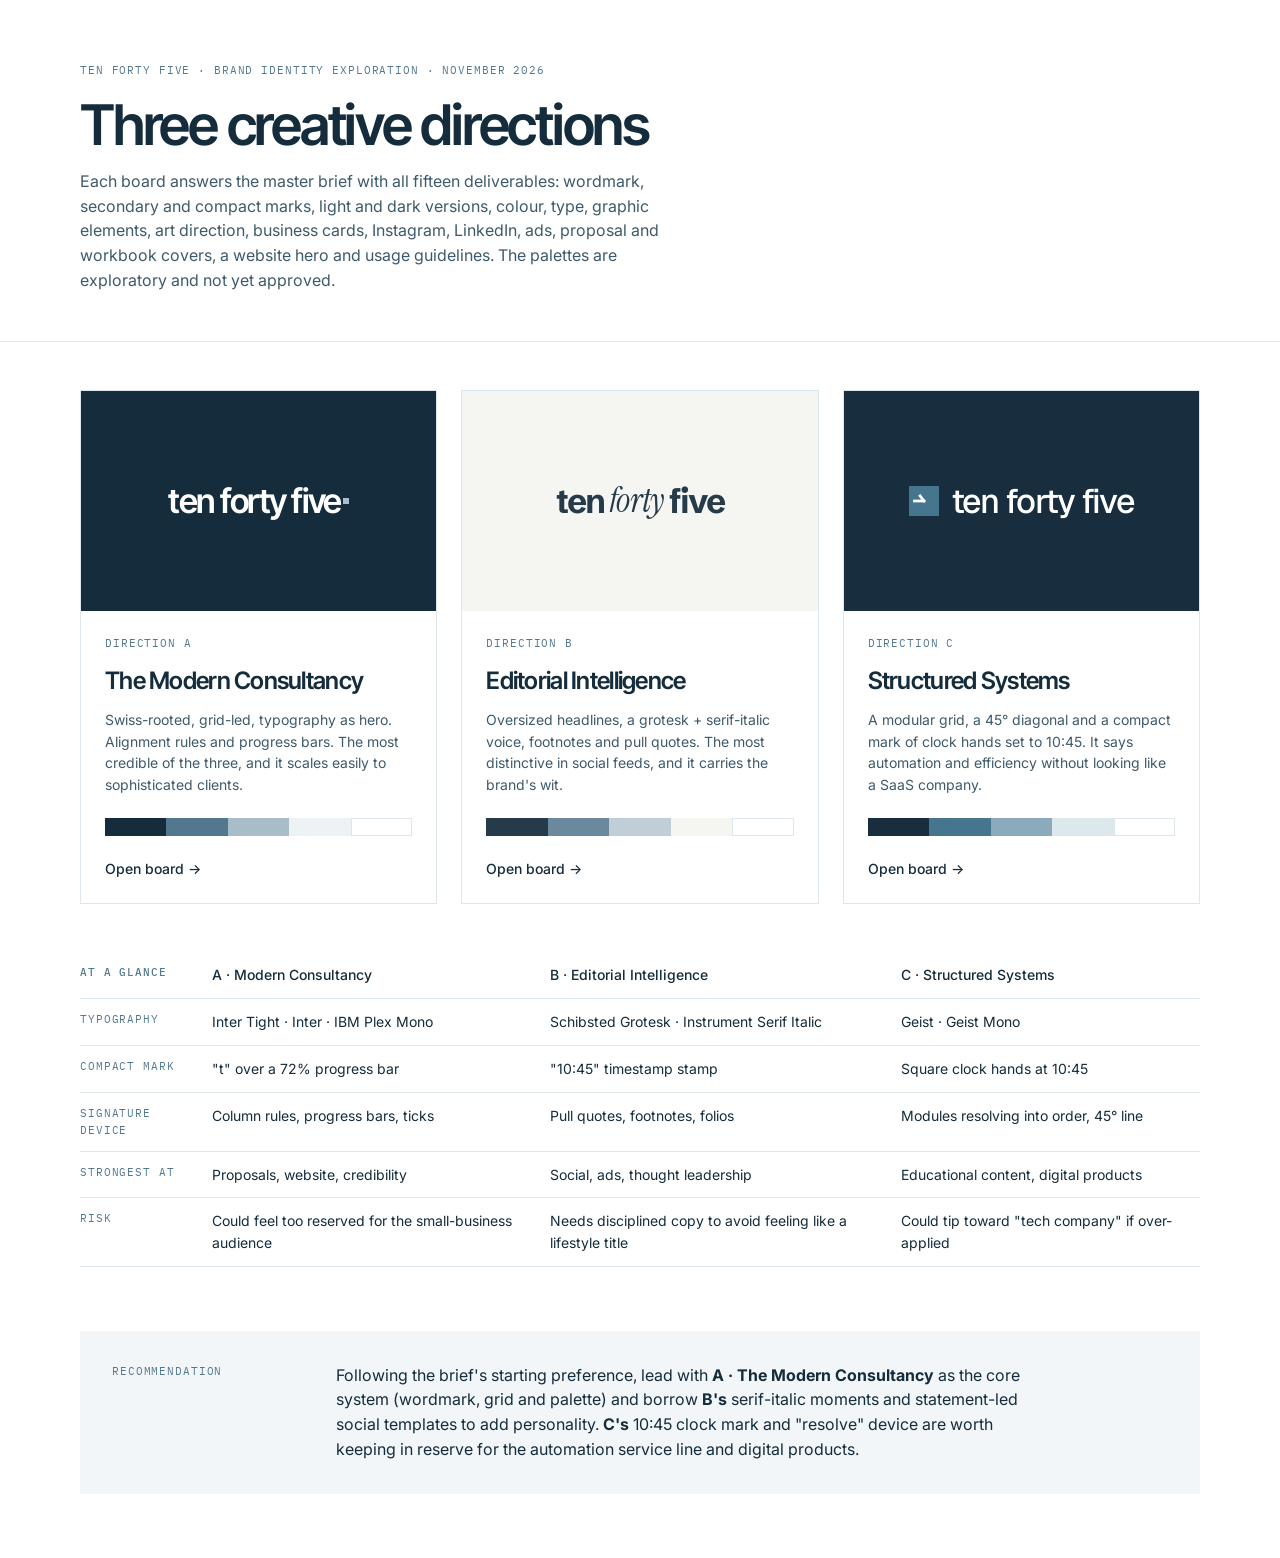
==== brand-mockups/index.html @ 174607bc "Add three brand identity mockup boards for ten forty five Directions A (Modern Consultancy), B (Edit" ====
<!doctype html>
<html lang="en">
<head>
<meta charset="utf-8">
<meta name="viewport" content="width=device-width, initial-scale=1">
<title>Ten Forty Five Directions</title>
<link rel="preconnect" href="https://fonts.googleapis.com">
<link rel="preconnect" href="https://fonts.gstatic.com" crossorigin>
<link href="https://fonts.googleapis.com/css2?family=Inter+Tight:wght@500;600&family=Inter:wght@400;500&family=Schibsted+Grotesk:wght@700&family=Instrument+Serif:ital@0;1&family=Geist:wght@500&family=IBM+Plex+Mono&display=swap" rel="stylesheet">
<style>
:root{--ink:#142C3B;--muted:#52788F;--line:#DDE6EC;--bg:#FFFFFF;--panel:#F3F6F8}
*{box-sizing:border-box;margin:0;padding:0}
body{background:var(--bg);color:var(--ink);font-family:Inter,system-ui,sans-serif;line-height:1.55;-webkit-font-smoothing:antialiased}
.wrap{max-width:1200px;margin:0 auto;padding:0 40px}
.mono{font-family:"IBM Plex Mono",monospace;font-size:11px;letter-spacing:.08em;text-transform:uppercase;color:var(--muted)}
header{padding:56px 0 48px;border-bottom:1px solid var(--line)}
header h1{font-family:"Inter Tight";font-weight:600;font-size:56px;letter-spacing:-.04em;line-height:1;margin:16px 0}
header p{max-width:62ch;color:#3e5a6b}
.dirs{display:grid;grid-template-columns:repeat(3,1fr);gap:24px;padding:48px 0}
a.dir{display:flex;flex-direction:column;text-decoration:none;color:inherit;border:1px solid var(--line);transition:border-color .2s,transform .2s}
a.dir:hover{border-color:var(--muted);transform:translateY(-2px)}
.sw{height:220px;display:flex;align-items:center;justify-content:center;padding:24px;font-size:34px;color:#fff;text-align:center;line-height:1}
.info{padding:24px;display:flex;flex-direction:column;gap:10px;flex:1}
.info h2{font-family:"Inter Tight";font-weight:600;font-size:24px;letter-spacing:-.03em}
.info p{font-size:14px;color:#3e5a6b}
.chips{display:flex;margin-top:auto;padding-top:12px}
.chips i{flex:1;height:18px}
.go{font-weight:500;font-size:14px;margin-top:12px}
.rec{background:var(--panel);padding:32px;margin-bottom:64px;display:grid;grid-template-columns:200px 1fr;gap:24px}
.rec p{max-width:70ch}
table{width:100%;border-collapse:collapse;margin-bottom:64px;font-size:14px}
th,td{text-align:left;padding:12px 12px 12px 0;border-bottom:1px solid var(--line);vertical-align:top}
th{font-weight:500}
@media (max-width:900px){.wrap{padding:0 16px}.dirs,.rec{grid-template-columns:1fr}header h1{font-size:38px}.tbl{overflow-x:auto}}
</style>
</head>
<body>
<header><div class="wrap">
  <span class="mono">ten forty five · Brand identity exploration · November 2026</span>
  <h1>Three creative directions</h1>
  <p>Each board answers the master brief with all fifteen deliverables: wordmark, secondary and compact marks, light and dark versions, colour, type, graphic elements, art direction, business cards, Instagram, LinkedIn, ads, proposal and workbook covers, a website hero and usage guidelines. The palettes are exploratory and not yet approved.</p>
</div></header>

<main class="wrap">
  <div class="dirs">
    <a class="dir" href="a-modern-consultancy.html">
      <div class="sw" style="background:#142C3B;font-family:'Inter Tight';font-weight:600;letter-spacing:-.045em">ten forty five<span style="display:inline-block;width:6px;height:6px;background:#A9BDC9;margin-left:2px"></span></div>
      <div class="info"><span class="mono">Direction A</span><h2>The Modern Consultancy</h2><p>Swiss-rooted, grid-led, typography as hero. Alignment rules and progress bars. The most credible of the three, and it scales easily to sophisticated clients.</p>
        <div class="chips"><i style="background:#142C3B"></i><i style="background:#52788F"></i><i style="background:#A9BDC9"></i><i style="background:#EDF2F5"></i><i style="background:#fff;outline:1px solid #DDE6EC;outline-offset:-1px"></i></div><span class="go">Open board →</span></div>
    </a>
    <a class="dir" href="b-editorial-intelligence.html">
      <div class="sw" style="background:#F5F5F2;color:#263B49;font-family:'Schibsted Grotesk';font-weight:700;letter-spacing:-.055em">ten&nbsp;<span style="font-family:'Instrument Serif';font-style:italic;font-weight:400;letter-spacing:-.02em">forty</span>&nbsp;five</div>
      <div class="info"><span class="mono">Direction B</span><h2>Editorial Intelligence</h2><p>Oversized headlines, a grotesk + serif-italic voice, footnotes and pull quotes. The most distinctive in social feeds, and it carries the brand's wit.</p>
        <div class="chips"><i style="background:#263B49"></i><i style="background:#6B899E"></i><i style="background:#BFCED7"></i><i style="background:#F5F5F2"></i><i style="background:#fff;outline:1px solid #DDE6EC;outline-offset:-1px"></i></div><span class="go">Open board →</span></div>
    </a>
    <a class="dir" href="c-structured-systems.html">
      <div class="sw" style="background:#182D3D;font-family:Geist;font-weight:500;letter-spacing:-.05em;gap:12px"><svg width="30" height="30" viewBox="0 0 100 100" aria-hidden="true"><rect width="100" height="100" fill="#46758E"/><g stroke="#fff" stroke-width="9" stroke-linecap="square"><line x1="50" y1="50" x2="18" y2="50"/><line x1="50" y1="50" x2="37" y2="33"/></g></svg>ten forty five</div>
      <div class="info"><span class="mono">Direction C</span><h2>Structured Systems</h2><p>A modular grid, a 45° diagonal and a compact mark of clock hands set to 10:45. It says automation and efficiency without looking like a SaaS company.</p>
        <div class="chips"><i style="background:#182D3D"></i><i style="background:#46758E"></i><i style="background:#8BAABB"></i><i style="background:#DDE8ED"></i><i style="background:#fff;outline:1px solid #DDE6EC;outline-offset:-1px"></i></div><span class="go">Open board →</span></div>
    </a>
  </div>

  <div class="tbl"><table>
    <thead><tr><th class="mono">At a glance</th><th>A · Modern Consultancy</th><th>B · Editorial Intelligence</th><th>C · Structured Systems</th></tr></thead>
    <tbody>
      <tr><td class="mono">Typography</td><td>Inter Tight · Inter · IBM Plex Mono</td><td>Schibsted Grotesk · Instrument Serif Italic</td><td>Geist · Geist Mono</td></tr>
      <tr><td class="mono">Compact mark</td><td>"t" over a 72% progress bar</td><td>"10:45" timestamp stamp</td><td>Square clock hands at 10:45</td></tr>
      <tr><td class="mono">Signature device</td><td>Column rules, progress bars, ticks</td><td>Pull quotes, footnotes, folios</td><td>Modules resolving into order, 45° line</td></tr>
      <tr><td class="mono">Strongest at</td><td>Proposals, website, credibility</td><td>Social, ads, thought leadership</td><td>Educational content, digital products</td></tr>
      <tr><td class="mono">Risk</td><td>Could feel too reserved for the small-business audience</td><td>Needs disciplined copy to avoid feeling like a lifestyle title</td><td>Could tip toward "tech company" if over-applied</td></tr>
    </tbody>
  </table></div>

  <div class="rec">
    <span class="mono">Recommendation</span>
    <p>Following the brief's starting preference, lead with <b>A · The Modern Consultancy</b> as the core system (wordmark, grid and palette) and borrow <b>B's</b> serif-italic moments and statement-led social templates to add personality. <b>C's</b> 10:45 clock mark and "resolve" device are worth keeping in reserve for the automation service line and digital products.</p>
  </div>
</main>
</body>
</html>
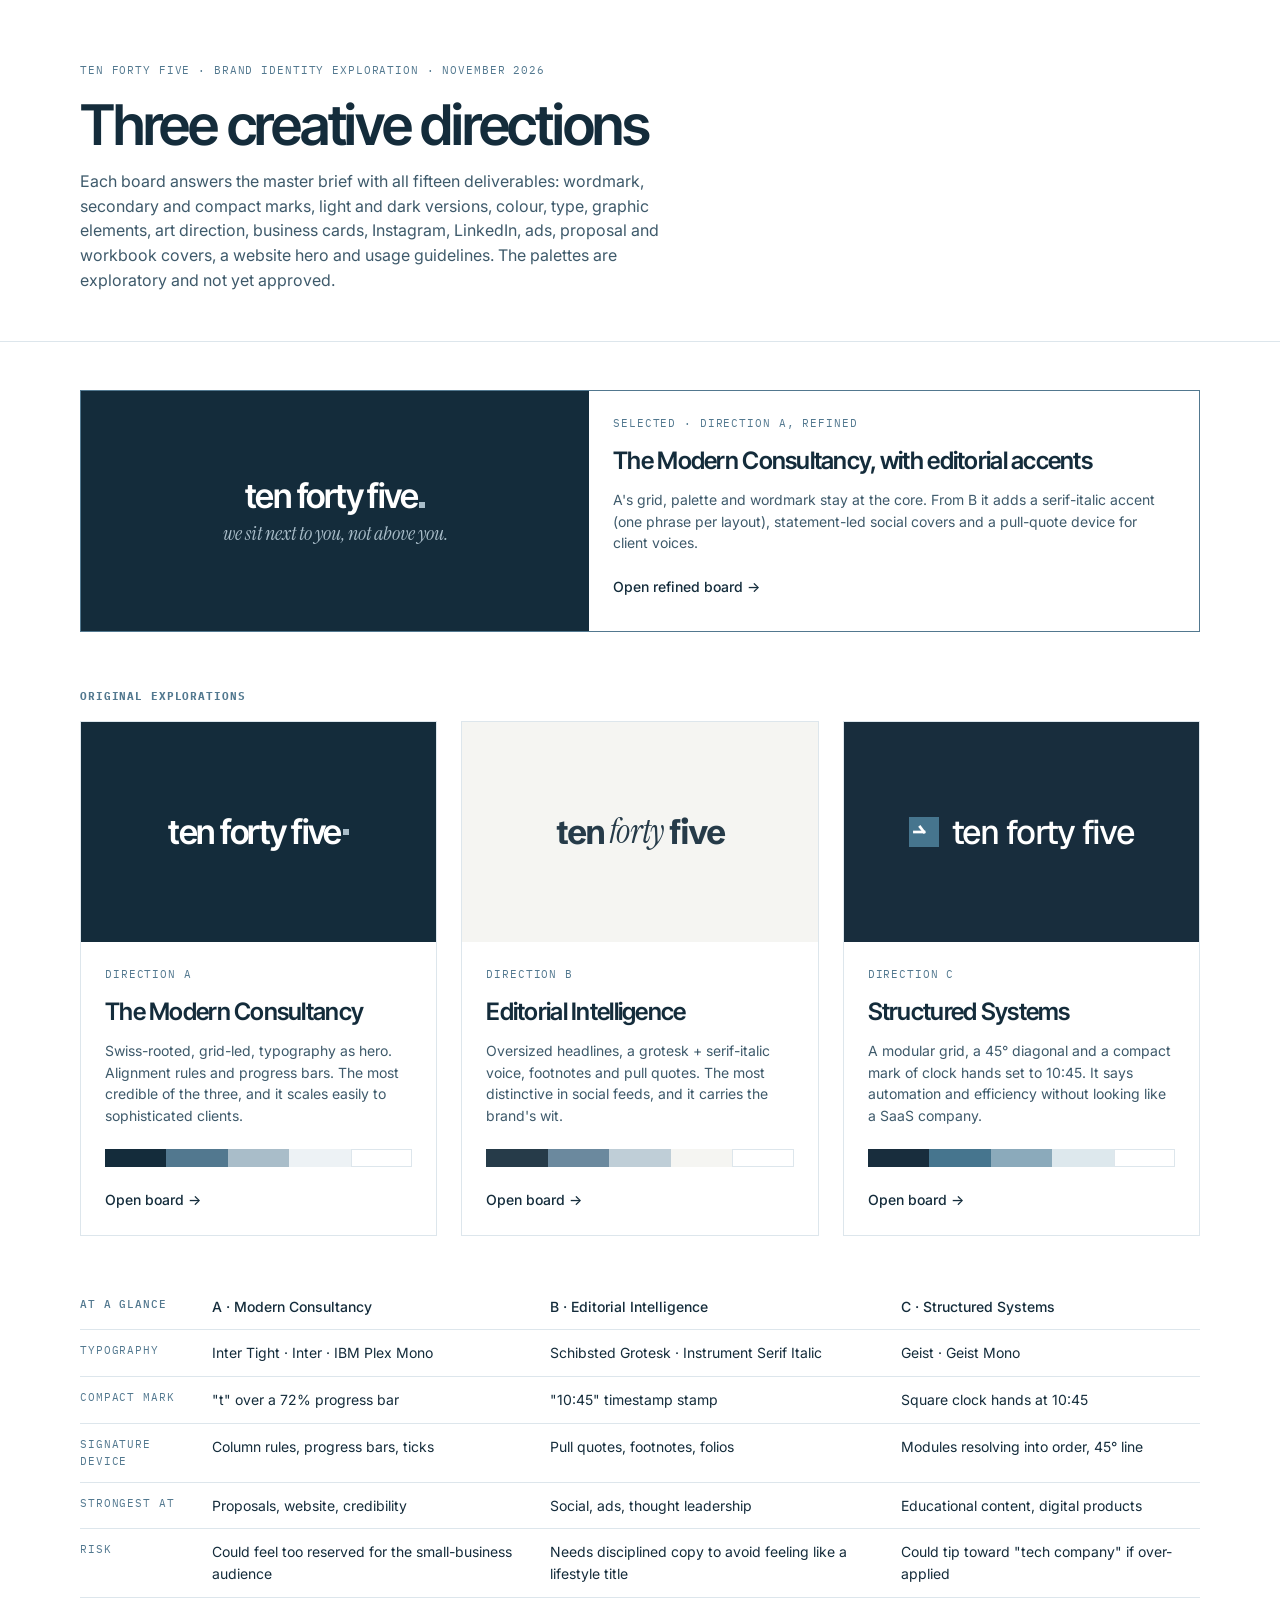
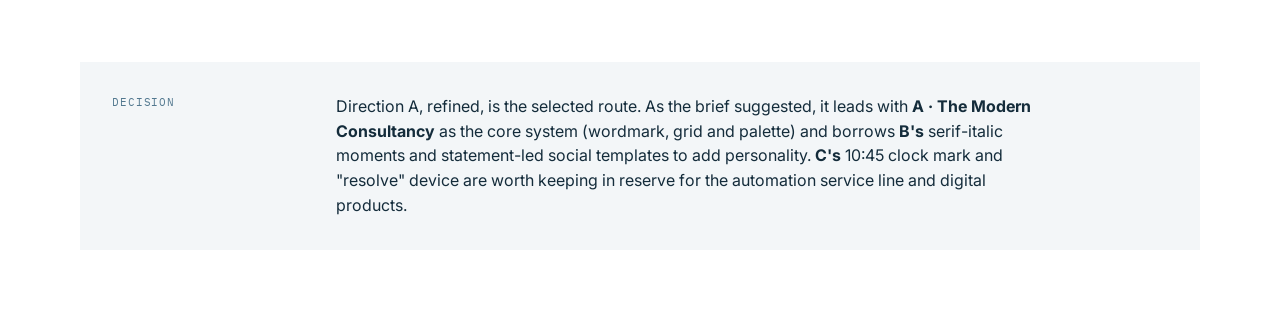
==== commit 2ed8b0aa: "Add refined Direction A board with Editorial Intelligence accents Keeps A's grid, palette and wordma" ====
--- a/brand-mockups/index.html
+++ b/brand-mockups/index.html
@@ -26,12 +26,15 @@
 .chips{display:flex;margin-top:auto;padding-top:12px}
 .chips i{flex:1;height:18px}
 .go{font-weight:500;font-size:14px;margin-top:12px}
+a.feat{display:grid;grid-template-columns:1fr 1.2fr;margin-top:48px;text-decoration:none;color:inherit;border:1px solid #52788F;transition:transform .2s}
+a.feat:hover{transform:translateY(-2px)}
+a.feat .sw{height:100%;min-height:240px}
 .rec{background:var(--panel);padding:32px;margin-bottom:64px;display:grid;grid-template-columns:200px 1fr;gap:24px}
 .rec p{max-width:70ch}
 table{width:100%;border-collapse:collapse;margin-bottom:64px;font-size:14px}
 th,td{text-align:left;padding:12px 12px 12px 0;border-bottom:1px solid var(--line);vertical-align:top}
 th{font-weight:500}
-@media (max-width:900px){.wrap{padding:0 16px}.dirs,.rec{grid-template-columns:1fr}header h1{font-size:38px}.tbl{overflow-x:auto}}
+@media (max-width:900px){a.feat{grid-template-columns:1fr}.wrap{padding:0 16px}.dirs,.rec{grid-template-columns:1fr}header h1{font-size:38px}.tbl{overflow-x:auto}}
 </style>
 </head>
 <body>
@@ -42,7 +45,15 @@
 </div></header>
 
 <main class="wrap">
-  <div class="dirs">
+  <a class="feat" href="a-refined.html">
+    <div class="sw" style="background:#142C3B;font-family:'Inter Tight';font-weight:600;letter-spacing:-.045em;flex-direction:column;gap:10px">
+      <span>ten forty five<span style="display:inline-block;width:6px;height:6px;background:#A9BDC9;margin-left:2px"></span></span>
+      <span style="font-family:'Instrument Serif',Georgia,serif;font-style:italic;font-weight:400;font-size:20px;letter-spacing:0;color:#A9BDC9">we sit next to you, not above you.</span>
+    </div>
+    <div class="info"><span class="mono">Selected · Direction A, refined</span><h2>The Modern Consultancy, with editorial accents</h2><p>A's grid, palette and wordmark stay at the core. From B it adds a serif-italic accent (one phrase per layout), statement-led social covers and a pull-quote device for client voices.</p><span class="go">Open refined board →</span></div>
+  </a>
+  <h3 class="mono" style="margin-top:56px">Original explorations</h3>
+  <div class="dirs" style="padding-top:16px">
     <a class="dir" href="a-modern-consultancy.html">
       <div class="sw" style="background:#142C3B;font-family:'Inter Tight';font-weight:600;letter-spacing:-.045em">ten forty five<span style="display:inline-block;width:6px;height:6px;background:#A9BDC9;margin-left:2px"></span></div>
       <div class="info"><span class="mono">Direction A</span><h2>The Modern Consultancy</h2><p>Swiss-rooted, grid-led, typography as hero. Alignment rules and progress bars. The most credible of the three, and it scales easily to sophisticated clients.</p>
@@ -72,8 +83,8 @@
   </table></div>
 
   <div class="rec">
-    <span class="mono">Recommendation</span>
-    <p>Following the brief's starting preference, lead with <b>A · The Modern Consultancy</b> as the core system (wordmark, grid and palette) and borrow <b>B's</b> serif-italic moments and statement-led social templates to add personality. <b>C's</b> 10:45 clock mark and "resolve" device are worth keeping in reserve for the automation service line and digital products.</p>
+    <span class="mono">Decision</span>
+    <p>Direction A, refined, is the selected route. As the brief suggested, it leads with <b>A · The Modern Consultancy</b> as the core system (wordmark, grid and palette) and borrows <b>B's</b> serif-italic moments and statement-led social templates to add personality. <b>C's</b> 10:45 clock mark and "resolve" device are worth keeping in reserve for the automation service line and digital products.</p>
   </div>
 </main>
 </body>
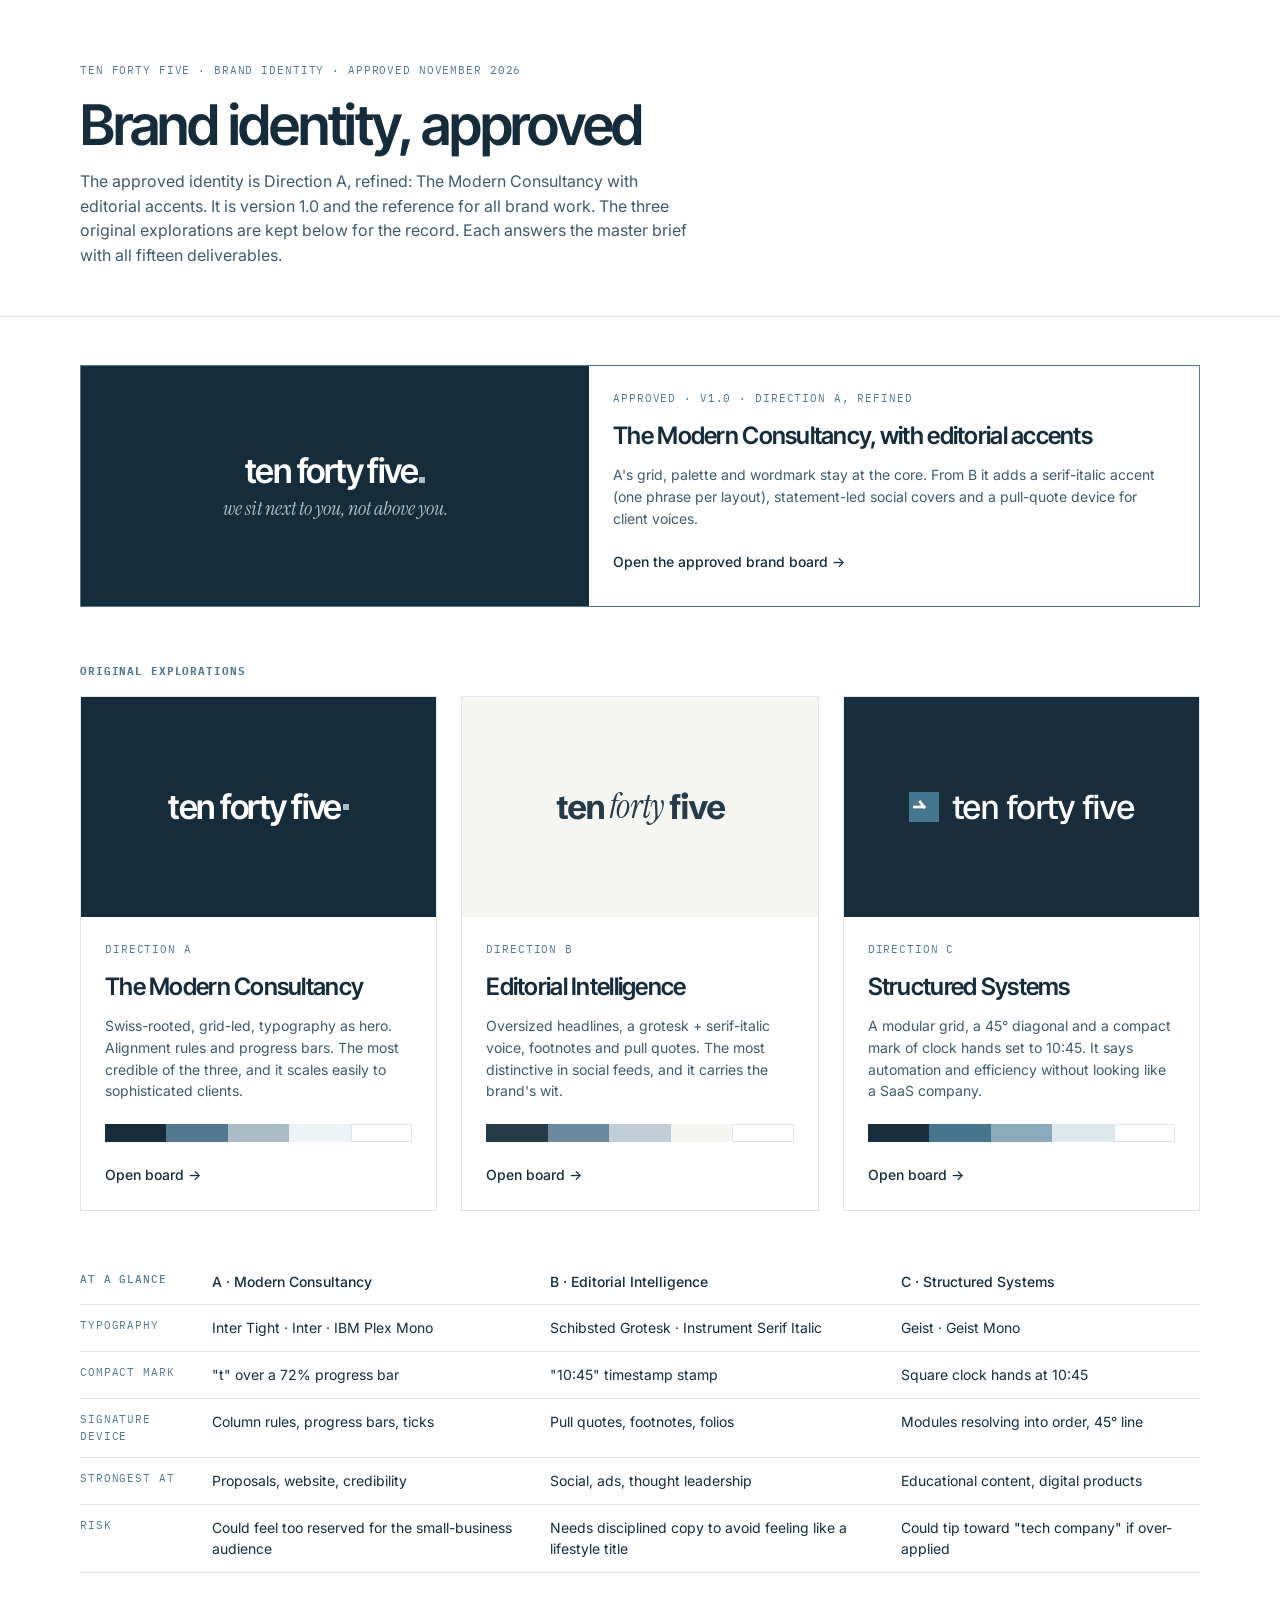
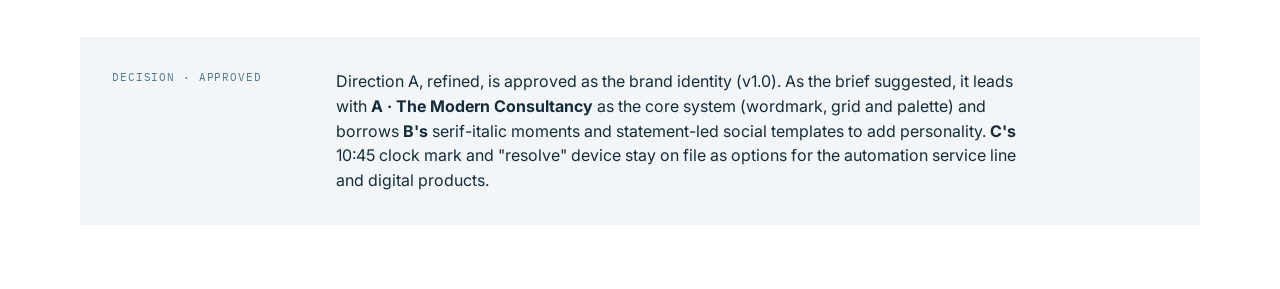
==== commit 84832f51: "Approve Direction A, refined, as the ten forty five brand identity v1.0 Marks the refined board and " ====
--- a/brand-mockups/index.html
+++ b/brand-mockups/index.html
@@ -39,9 +39,9 @@
 </head>
 <body>
 <header><div class="wrap">
-  <span class="mono">ten forty five · Brand identity exploration · November 2026</span>
-  <h1>Three creative directions</h1>
-  <p>Each board answers the master brief with all fifteen deliverables: wordmark, secondary and compact marks, light and dark versions, colour, type, graphic elements, art direction, business cards, Instagram, LinkedIn, ads, proposal and workbook covers, a website hero and usage guidelines. The palettes are exploratory and not yet approved.</p>
+  <span class="mono">ten forty five · Brand identity · Approved November 2026</span>
+  <h1>Brand identity, approved</h1>
+  <p>The approved identity is Direction A, refined: The Modern Consultancy with editorial accents. It is version 1.0 and the reference for all brand work. The three original explorations are kept below for the record. Each answers the master brief with all fifteen deliverables.</p>
 </div></header>
 
 <main class="wrap">
@@ -50,7 +50,7 @@
       <span>ten forty five<span style="display:inline-block;width:6px;height:6px;background:#A9BDC9;margin-left:2px"></span></span>
       <span style="font-family:'Instrument Serif',Georgia,serif;font-style:italic;font-weight:400;font-size:20px;letter-spacing:0;color:#A9BDC9">we sit next to you, not above you.</span>
     </div>
-    <div class="info"><span class="mono">Selected · Direction A, refined</span><h2>The Modern Consultancy, with editorial accents</h2><p>A's grid, palette and wordmark stay at the core. From B it adds a serif-italic accent (one phrase per layout), statement-led social covers and a pull-quote device for client voices.</p><span class="go">Open refined board →</span></div>
+    <div class="info"><span class="mono">Approved · v1.0 · Direction A, refined</span><h2>The Modern Consultancy, with editorial accents</h2><p>A's grid, palette and wordmark stay at the core. From B it adds a serif-italic accent (one phrase per layout), statement-led social covers and a pull-quote device for client voices.</p><span class="go">Open the approved brand board →</span></div>
   </a>
   <h3 class="mono" style="margin-top:56px">Original explorations</h3>
   <div class="dirs" style="padding-top:16px">
@@ -83,8 +83,8 @@
   </table></div>
 
   <div class="rec">
-    <span class="mono">Decision</span>
-    <p>Direction A, refined, is the selected route. As the brief suggested, it leads with <b>A · The Modern Consultancy</b> as the core system (wordmark, grid and palette) and borrows <b>B's</b> serif-italic moments and statement-led social templates to add personality. <b>C's</b> 10:45 clock mark and "resolve" device are worth keeping in reserve for the automation service line and digital products.</p>
+    <span class="mono">Decision · Approved</span>
+    <p>Direction A, refined, is approved as the brand identity (v1.0). As the brief suggested, it leads with <b>A · The Modern Consultancy</b> as the core system (wordmark, grid and palette) and borrows <b>B's</b> serif-italic moments and statement-led social templates to add personality. <b>C's</b> 10:45 clock mark and "resolve" device stay on file as options for the automation service line and digital products.</p>
   </div>
 </main>
 </body>
